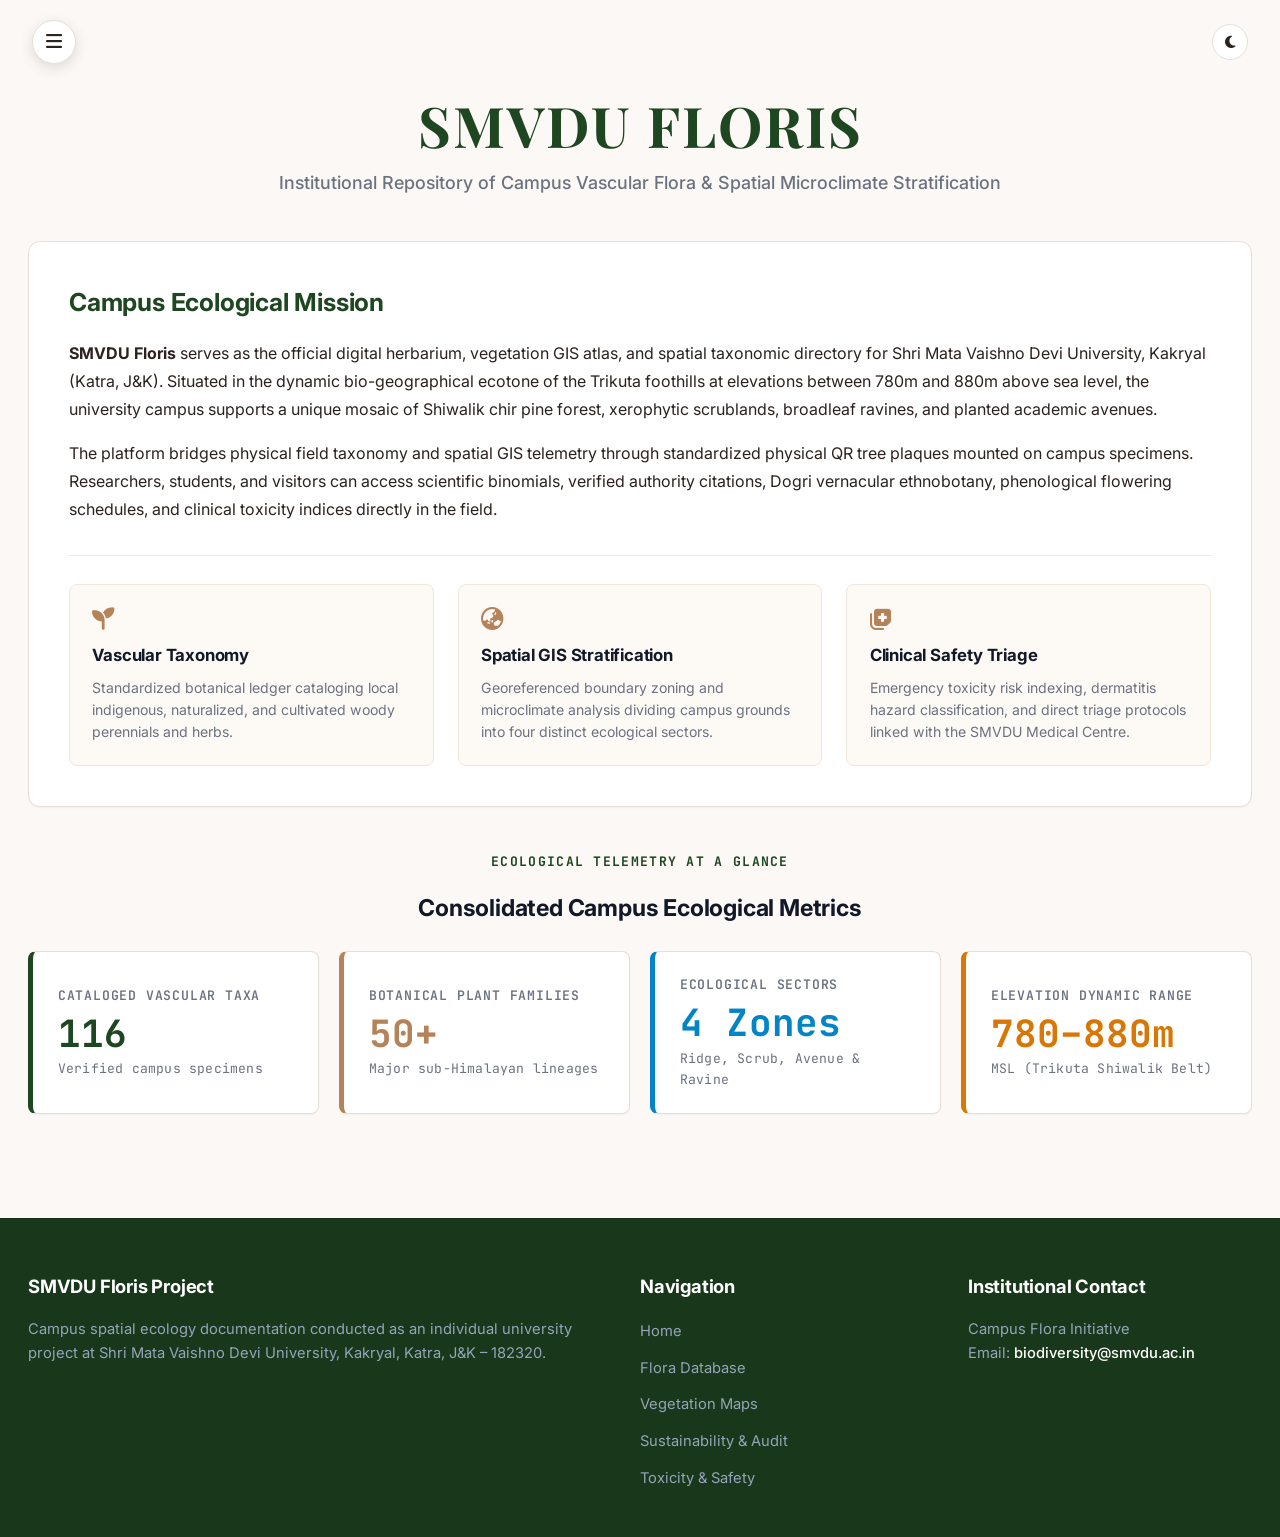
==== index.html @ c2311d4e "Initial commit: SMVDU Floris digital herbarium & GIS platform" ====
<!DOCTYPE html>
<html lang="en">
<head>
    <meta charset="UTF-8">
    <meta name="viewport" content="width=device-width, initial-scale=1.0">
    <title>SMVDU Floris — Digital Herbarium &amp; Spatial GIS Portal</title>
    
    <!-- Instant Theme Loader: Place this BEFORE your CSS links -->
    <script>
        (function() {
            var saved = localStorage.getItem('smvdu_floris_theme');
            var theme = saved || (window.matchMedia('(prefers-color-scheme: dark)').matches ? 'dark' : 'light');
            document.documentElement.setAttribute('data-theme', theme);
        })();
    </script>

    <meta name="description" content="Official digital herbarium, spatial GIS vegetation mapping, and vascular flora database of Shri Mata Vaishno Devi University, Kakryal, Katra.">
    <meta name="theme-color" content="#1e4620">
    <meta name="apple-mobile-web-app-capable" content="yes">
    <meta name="apple-mobile-web-app-status-bar-style" content="black-translucent">
    <link rel="manifest" href="manifest.json">

    <!-- Fonts & Icons -->
    <link rel="preconnect" href="https://fonts.googleapis.com">
    <link rel="preconnect" href="https://fonts.gstatic.com" crossorigin>
    <link href="https://fonts.googleapis.com/css2?family=Inter:wght@300;400;500;600;700&family=JetBrains+Mono:wght@400;500;600;700&family=Playfair+Display:ital,wght@0,600;0,700;1,400&display=swap" rel="stylesheet">
    <link rel="stylesheet" href="https://cdnjs.cloudflare.com/ajax/libs/font-awesome/6.4.0/css/all.min.css">

    <!-- Master CSS -->
    <link rel="stylesheet" href="css/style.css">
</head>
<body class="home-page">

    <!-- Retractable Header Interface -->
    <header class="home-header">
        <div class="home-nav-container">
            <!-- Retractable Nav Trigger Button -->
            <button type="button" id="btn-toggle-menu" class="retractable-menu-btn" aria-label="Toggle Navigation Menu" title="Menu">
                <i class="fa-solid fa-bars" id="menu-icon"></i>
            </button>

            <!-- Theme Toggle Button -->
            <button type="button" id="themeToggleBtn" class="theme-toggle-btn" aria-label="Toggle Light/Dark Mode" title="Toggle Light/Dark Mode">
                <i class="fa-solid fa-moon" id="themeIcon"></i>
            </button>
        </div>

        <!-- Retractable Drawer Panel -->
        <nav id="retractable-nav-drawer" class="retractable-nav-drawer" aria-hidden="true">
            <ul class="nav-links">
                <li><a href="index.html" class="active"><i class="fa-solid fa-house"></i> Home</a></li>
                <li><a href="database.html"><i class="fa-solid fa-book-bookmark"></i> Flora Database</a></li>
                <li><a href="maps.html"><i class="fa-solid fa-map-location-dot"></i> Vegetation Maps</a></li>
                <li><a href="research.html"><i class="fa-solid fa-seedling"></i> Sustainability &amp; Audit</a></li>
                <li><a href="safety.html"><i class="fa-solid fa-shield-halved"></i> Toxicity &amp; Safety</a></li>
            </ul>
        </nav>
    </header>

    <main class="nexus-wrapper home-main-wrapper">

        <!-- Centered Institutional Hero -->
        <section class="portal-identity-hero">
            <h1 class="portal-master-title">SMVDU FLORIS</h1>
            <p class="portal-lead-tagline">
                Institutional Repository of Campus Vascular Flora &amp; Spatial Microclimate Stratification
            </p>
        </section>

        <!-- Academic Narrative & Scope -->
        <section class="portal-scope-card">
            <div class="scope-text-block">
                <h2>Campus Ecological Mission</h2>
                <p>
                    <strong>SMVDU Floris</strong> serves as the official digital herbarium, vegetation GIS atlas, and spatial taxonomic directory for Shri Mata Vaishno Devi University, Kakryal (Katra, J&amp;K). Situated in the dynamic bio-geographical ecotone of the Trikuta foothills at elevations between 780m and 880m above sea level, the university campus supports a unique mosaic of Shiwalik chir pine forest, xerophytic scrublands, broadleaf ravines, and planted academic avenues.
                </p>
                <p>
                    The platform bridges physical field taxonomy and spatial GIS telemetry through standardized physical QR tree plaques mounted on campus specimens. Researchers, students, and visitors can access scientific binomials, verified authority citations, Dogri vernacular ethnobotany, phenological flowering schedules, and clinical toxicity indices directly in the field.
                </p>
            </div>

            <div class="scope-pillars-grid">
                <div class="scope-pillar-item">
                    <i class="fa-solid fa-seedling"></i>
                    <h4>Vascular Taxonomy</h4>
                    <p>Standardized botanical ledger cataloging local indigenous, naturalized, and cultivated woody perennials and herbs.</p>
                </div>
                <div class="scope-pillar-item">
                    <i class="fa-solid fa-earth-asia"></i>
                    <h4>Spatial GIS Stratification</h4>
                    <p>Georeferenced boundary zoning and microclimate analysis dividing campus grounds into four distinct ecological sectors.</p>
                </div>
                <div class="scope-pillar-item">
                    <i class="fa-solid fa-notes-medical"></i>
                    <h4>Clinical Safety Triage</h4>
                    <p>Emergency toxicity risk indexing, dermatitis hazard classification, and direct triage protocols linked with the SMVDU Medical Centre.</p>
                </div>
            </div>
        </section>

        <!-- Consolidated Data Deck (Consolidated metrics above footer) -->
        <section class="consolidated-data-deck">
            <div class="data-deck-header">
                <span class="eyebrow-tag">ECOLOGICAL TELEMETRY AT A GLANCE</span>
                <h3>Consolidated Campus Ecological Metrics</h3>
            </div>
            
            <div class="consolidated-stats-grid">
                <div class="stat-card">
                    <span class="stat-label">Cataloged Vascular Taxa</span>
                    <span class="stat-value" id="hero-stat-taxa">116</span>
                    <span class="density-meta">Verified campus specimens</span>
                </div>
                <div class="stat-card gold">
                    <span class="stat-label">Botanical Plant Families</span>
                    <span class="stat-value" id="hero-stat-families">50+</span>
                    <span class="density-meta">Major sub-Himalayan lineages</span>
                </div>
                <div class="stat-card cyan">
                    <span class="stat-label">Ecological Sectors</span>
                    <span class="stat-value">4 Zones</span>
                    <span class="density-meta">Ridge, Scrub, Avenue &amp; Ravine</span>
                </div>
                <div class="stat-card amber">
                    <span class="stat-label">Elevation Dynamic Range</span>
                    <span class="stat-value">780–880m</span>
                    <span class="density-meta">MSL (Trikuta Shiwalik Belt)</span>
                </div>
            </div>
        </section>

    </main>

    <footer>
        <div class="footer-content">
            <div class="footer-col">
                <h4>SMVDU Floris Project</h4>
                <p>Campus spatial ecology documentation conducted as an individual university project at Shri Mata Vaishno Devi University, Kakryal, Katra, J&amp;K – 182320.</p>
            </div>
            <div class="footer-col">
                <h4>Navigation</h4>
                <ul class="footer-links">
                    <li><a href="index.html">Home</a></li>
                    <li><a href="database.html">Flora Database</a></li>
                    <li><a href="maps.html">Vegetation Maps</a></li>
                    <li><a href="research.html">Sustainability &amp; Audit</a></li>
                    <li><a href="safety.html">Toxicity &amp; Safety</a></li>
                </ul>
            </div>
            <div class="footer-col">
                <h4>Institutional Contact</h4>
                <p>Campus Flora Initiative<br>Email: <span style="color: #ffffff; font-weight: 500;">biodiversity@smvdu.ac.in</span></p>
            </div>
        </div>
    </footer>

    <!-- Global Scripts -->
    <script src="js/data.js"></script>
    <script src="js/main.js"></script>
</body>
</html>
---- css/style.css ----
/* =========================================================
   SMVDU - BIO: MASTER CORE DESIGN SYSTEM (css/style.css)
   Classic Warm Herbarium Palette + Unified Modern Typography
   ========================================================= */

:root {
    /* Brand Palette */
    --primary: #1e4620;          /* Deep Forest Green */
    --primary-light: #2d6a4f;    /* Balanced Emerald */
    --primary-hover: #143216;
    --primary-muted: #dcfce7;    /* Light Pine Tint */
    --accent-gold: #b5835a;      /* Sub-Himalayan Earth Gold */
    --accent-amber: #d97706;     /* Amber Hazard */
    --accent-cyan: #0284c7;      /* Stream Riparian Blue */

    /* Canvas & Elevation */
    --bg-warm: #fbf8f5;          /* Warm Parchment (page canvas) */
    --bg-main: #fbf8f5;          /* Alias of --bg-warm, kept in sync */
    --bg-secondary: #fdfaf6;     /* Subtle panel fill: table headers, modal header, step cards */
    --bg-hover: #f4f1ec;         /* Hover fill for rows / interactive surfaces */
    --surface: #ffffff;          /* Pure White (cards) */
    --border-color: #e6dfd5;     /* Structural Border */
    --border-subtle: #f0e6da;    /* Row Divider */

    /* Text Tones */
    --text-dark: #2c221e;
    --text-muted: #6b7280;
    --text-heading: #111827;

    /* Semantic status & icon-tint tokens (used by inline styles & JS-rendered markup) */
    --icon-tint-gold: #fdf6ec;
    --icon-tint-red: #fef2f2;
    --icon-fg-red: #dc2626;
    --text-success: #15803d;

    /* Ecological sector accent tokens (research table, matches maps.js sector colors) */
    --sector-pine: #15803d;
    --sector-avenue: #a16207;
    --sector-scrub: #c2410c;
    --sector-ravine: #0e7490;

    /* Shadows */
    --shadow-sm: 0 1px 2px rgba(44, 34, 30, 0.04);
    --shadow-md: 0 4px 12px rgba(44, 34, 30, 0.06);
    --shadow-lg: 0 10px 15px -3px rgba(0, 0, 0, 0.12);
}

/* --- Dark Theme: complete override of every variable declared above --- */
[data-theme="dark"] {
    /* Brand Palette */
    --primary: #2d6a30;
    --primary-light: #3f8f45;
    --primary-hover: #38803b;
    --primary-muted: #14301a;
    --accent-gold: #c89b7b;
    --accent-amber: #f59e0b;
    --accent-cyan: #38bdf8;

    /* Canvas & Elevation */
    --bg-warm: #121812;
    --bg-main: #121812;
    --bg-secondary: #182618;
    --bg-hover: rgba(255, 255, 255, 0.05);
    --surface: #1a241a;
    --border-color: #273827;
    --border-subtle: #1f2e1f;

    /* Text Tones */
    --text-dark: #f0fdf4;
    --text-muted: #9ca3af;
    --text-heading: #f9fafb;

    /* Semantic status & icon-tint tokens */
    --icon-tint-gold: rgba(200, 155, 123, 0.15);
    --icon-tint-red: rgba(239, 68, 68, 0.15);
    --icon-fg-red: #f87171;
    --text-success: #4ade80;

    /* Ecological sector accent tokens (brightened for dark-canvas contrast) */
    --sector-pine: #4ade80;
    --sector-avenue: #eab308;
    --sector-scrub: #fb923c;
    --sector-ravine: #22d3ee;

    /* Shadows (need to be darker/stronger to read against a dark canvas) */
    --shadow-sm: 0 1px 2px rgba(0, 0, 0, 0.4);
    --shadow-md: 0 4px 12px rgba(0, 0, 0, 0.5);
    --shadow-lg: 0 10px 25px rgba(0, 0, 0, 0.5);
}

/* --- Base Resets & Proportional Layout --- */
* {
    margin: 0;
    padding: 0;
    box-sizing: border-box;
}

body {
    background-color: var(--bg-warm);
    color: var(--text-dark);
    font-family: 'Inter', system-ui, -apple-system, BlinkMacSystemFont, "Segoe UI", Roboto, sans-serif;
    font-size: 16.5px;
    line-height: 1.65;
    -webkit-font-smoothing: antialiased;
    min-height: 100vh;
    display: flex;
    flex-direction: column;
}

.nexus-wrapper {
    max-width: 1320px;
    width: 100%;
    margin: 0 auto;
    padding: 2.25rem 1.75rem 4.5rem 1.75rem;
    flex: 1;
}

/* --- Strict Font Separation --- */
/* Primary titles and top brand title strictly retain Playfair Display */
h1,
.hero-content h1,
.db-title h1,
.logo-title {
    font-family: 'Playfair Display', Georgia, serif;
    color: var(--text-heading);
    font-weight: 700;
}

/* All other headings adopt the unified Inter font family */
h2, h3, h4, h5, h6,
.qr-guide-header h2,
.qr-step-item h4,
.portal-feature-card h3,
.modal-header h3,
.table-title,
.footer-col h4,
.hazard-botanical-name,
.sidebar-header h3,
.audit-narrative-card h2,
.emergency-text h3 {
    font-family: 'Inter', system-ui, -apple-system, BlinkMacSystemFont, "Segoe UI", Roboto, sans-serif !important;
    color: var(--text-heading);
    font-weight: 700;
    letter-spacing: -0.2px;
}

.font-mono {
    font-family: 'JetBrains Mono', monospace;
}

/* --- Header & Gliding Navbar Indicator --- */
header {
    background: var(--surface);
    border-bottom: 1px solid var(--border-color);
    position: sticky;
    top: 0;
    z-index: 1000;
    box-shadow: 0 1px 4px rgba(0, 0, 0, 0.04);
}

.navbar {
    max-width: 1320px;
    margin: 0 auto;
    padding: 1rem 1.75rem;
    display: flex;
    justify-content: space-between;
    align-items: center;
    position: relative;
}

.logo {
    text-decoration: none;
    display: flex;
    flex-direction: column;
}

.logo-title {
    font-size: 1.55rem;
    font-weight: 700;
    color: var(--primary);
    letter-spacing: 0.5px;
}

.logo-subtitle {
    font-family: 'JetBrains Mono', monospace;
    font-size: 0.74rem;
    color: var(--accent-gold);
    text-transform: uppercase;
    letter-spacing: 1.2px;
    font-weight: 600;
}

.nav-links {
    list-style: none;
    display: flex;
    align-items: center;
    gap: 1.75rem;
    position: relative;
}

.nav-links li a {
    text-decoration: none;
    font-size: 0.98rem;
    font-weight: 500;
    color: var(--text-muted);
    padding: 0.45rem 0.65rem;
    border-radius: 4px;
    transition: color 0.2s ease;
    display: inline-block;
}

.nav-links li a:hover {
    color: var(--primary);
}

.nav-links li a.active {
    color: var(--primary);
    font-weight: 600;
}

/* Active Glider Track */
.nav-indicator {
    position: absolute;
    bottom: -4px;
    height: 3px;
    background: var(--accent-gold);
    border-radius: 2px;
    transition: all 0.3s cubic-bezier(0.25, 0.8, 0.25, 1);
    opacity: 0;
    pointer-events: none;
}

/* --- Shared Page Title Header Block --- */
.db-header {
    display: flex;
    justify-content: space-between;
    align-items: flex-end;
    flex-wrap: wrap;
    gap: 1.25rem;
    margin-bottom: 2.25rem;
    padding-bottom: 1.5rem;
    border-bottom: 1px solid var(--border-color);
}

.db-title h1 {
    font-size: 2.45rem;
    line-height: 1.15;
    letter-spacing: -0.5px;
}

.db-title h1 span {
    color: var(--accent-gold);
    font-style: italic;
    font-weight: 400;
}

.db-subtitle {
    display: flex;
    align-items: center;
    gap: 0.85rem;
    margin-top: 0.5rem;
}

.db-subtitle-line {
    display: inline-block;
    width: 38px;
    height: 2px;
    background: var(--accent-gold);
}

.db-subtitle p {
    font-family: 'JetBrains Mono', monospace;
    font-size: 0.84rem;
    text-transform: uppercase;
    letter-spacing: 0.8px;
    color: var(--text-muted);
}

.status-chip {
    display: inline-flex;
    align-items: center;
    gap: 0.55rem;
    background: var(--surface);
    border: 1px solid var(--border-color);
    padding: 0.45rem 0.95rem;
    border-radius: 20px;
    font-family: 'JetBrains Mono', monospace;
    font-size: 0.78rem;
    font-weight: 700;
    color: var(--primary);
    box-shadow: var(--shadow-sm);
}

.status-dot {
    width: 8px;
    height: 8px;
    background: #22c55e;
    border-radius: 50%;
    box-shadow: 0 0 6px #22c55e;
}

/* --- Shared Telemetry Stat Cards --- */
.density-stats-grid {
    display: grid;
    grid-template-columns: repeat(auto-fit, minmax(240px, 1fr));
    gap: 1.4rem;
    margin-bottom: 2.25rem;
}

.stat-card {
    background: var(--surface);
    border: 1px solid var(--border-color);
    border-radius: 8px;
    padding: 1.4rem 1.55rem;
    box-shadow: var(--shadow-sm);
    border-left: 5px solid var(--primary);
    display: flex;
    flex-direction: column;
    justify-content: center;
}

.stat-card.gold { border-left-color: var(--accent-gold); }
.stat-card.amber { border-left-color: var(--accent-amber); }
.stat-card.cyan { border-left-color: var(--accent-cyan); }

.stat-label {
    font-size: 0.82rem;
    color: var(--text-muted);
    font-family: 'JetBrains Mono', monospace;
    text-transform: uppercase;
    letter-spacing: 0.8px;
    font-weight: 600;
}

.stat-value {
    font-size: 2.35rem;
    font-weight: 700;
    color: var(--primary);
    font-family: 'JetBrains Mono', monospace;
    margin: 0.4rem 0 0.25rem 0;
    line-height: 1.1;
}

.stat-card.gold .stat-value { color: var(--accent-gold); }
.stat-card.amber .stat-value { color: var(--accent-amber); }
.stat-card.cyan .stat-value { color: var(--accent-cyan); }

.density-meta {
    font-size: 0.82rem;
    color: var(--text-muted);
    font-family: 'JetBrains Mono', monospace;
    letter-spacing: 0.2px;
}

/* --- Shared Buttons & Actions --- */
.btn-action {
    display: inline-flex;
    align-items: center;
    gap: 0.5rem;
    background: var(--primary);
    color: #ffffff;
    padding: 0.65rem 1.25rem;
    border-radius: 5px;
    font-family: 'JetBrains Mono', monospace;
    font-size: 0.88rem;
    font-weight: 600;
    text-decoration: none;
    border: 1px solid var(--primary);
    cursor: pointer;
    transition: all 0.2s ease;
}

.btn-action:hover {
    background: var(--primary-light);
    border-color: var(--primary-light);
    transform: translateY(-1px);
    box-shadow: var(--shadow-sm);
}

.btn-outline {
    background: transparent;
    color: var(--primary);
    border: 1px solid var(--primary);
}

.btn-outline:hover {
    background: var(--primary-muted);
    color: var(--primary);
}

.btn-danger {
    background: #ef4444;
    border-color: #ef4444;
    color: #ffffff;
}

.btn-danger:hover {
    background: #dc2626;
    border-color: #dc2626;
}

/* --- Shared Form Inputs --- */
input[type="text"],
input[type="number"],
input[type="file"],
select,
textarea {
    width: 100%;
    padding: 0.72rem 0.95rem;
    border: 1px solid var(--border-color);
    border-radius: 5px;
    background: var(--surface);
    font-family: 'Inter', sans-serif;
    font-size: 0.95rem;
    color: var(--text-dark);
    outline: none;
    transition: border-color 0.2s ease;
}

input:focus,
select:focus,
textarea:focus {
    border-color: var(--primary);
    box-shadow: 0 0 0 3px rgba(45, 106, 79, 0.14);
}

/* --- Standardized Tables --- */
.density-table-card {
    background: var(--surface);
    border: 1px solid var(--border-color);
    border-radius: 8px;
    box-shadow: var(--shadow-sm);
    overflow: hidden;
}

.table-header-bar {
    padding: 1.15rem 1.65rem;
    background: var(--bg-secondary);
    border-bottom: 1px solid var(--border-color);
}

.table-title {
    font-size: 0.94rem;
    font-weight: 700;
    color: var(--primary);
    text-transform: uppercase;
    letter-spacing: 0.6px;
    display: flex;
    align-items: center;
    gap: 0.6rem;
}

.table-scroll {
    overflow-x: auto;
    width: 100%;
}

table {
    width: 100%;
    border-collapse: collapse;
    font-size: 0.95rem;
    text-align: left;
}

thead {
    background-color: var(--bg-secondary);
    border-bottom: 1px solid var(--border-color);
}

th {
    padding: 1rem 1.35rem;
    font-family: 'JetBrains Mono', monospace;
    font-size: 0.8rem;
    text-transform: uppercase;
    letter-spacing: 0.8px;
    color: var(--text-muted);
    font-weight: 600;
}

td {
    padding: 1.1rem 1.35rem;
    border-bottom: 1px solid var(--border-subtle);
    color: var(--text-dark);
    vertical-align: middle;
}

tbody tr:last-child td {
    border-bottom: none;
}

tbody tr:hover {
    background-color: var(--bg-hover);
}

/* --- Hazard Status Chips --- */
.hazard-chip {
    display: inline-flex;
    align-items: center;
    gap: 0.4rem;
    padding: 0.3rem 0.7rem;
    border-radius: 4px;
    font-family: 'JetBrains Mono', monospace;
    font-size: 0.78rem;
    font-weight: 700;
    letter-spacing: 0.4px;
}

.hazard-safe {
    background: #dcfce7;
    color: #15803d;
    border: 1px solid #86efac;
}

.hazard-irritant {
    background: #fef9c3;
    color: #a16207;
    border: 1px solid #fde047;
}

.hazard-toxic {
    background: #fee2e2;
    color: #b91c1c;
    border: 1px solid #fca5a5;
}

[data-theme="dark"] .hazard-safe {
    background: rgba(34, 197, 94, 0.15);
    color: #4ade80;
    border-color: rgba(34, 197, 94, 0.4);
}

[data-theme="dark"] .hazard-irritant {
    background: rgba(234, 179, 8, 0.15);
    color: #facc15;
    border-color: rgba(234, 179, 8, 0.4);
}

[data-theme="dark"] .hazard-toxic {
    background: rgba(239, 68, 68, 0.15);
    color: #f87171;
    border-color: rgba(239, 68, 68, 0.4);
}

/* --- Index Hero Card & QR Access Section --- */
.hero-card {
    background: var(--surface);
    border: 1px solid var(--border-color);
    border-radius: 8px;
    padding: 3rem 2.5rem;
    box-shadow: var(--shadow-sm);
    display: flex;
    justify-content: space-between;
    align-items: center;
    flex-wrap: wrap;
    gap: 2.25rem;
}

.hero-content {
    max-width: 720px;
}

.eyebrow-tag {
    font-family: 'JetBrains Mono', monospace;
    font-size: 0.82rem;
    font-weight: 700;
    color: var(--primary);
    letter-spacing: 1.3px;
    display: inline-block;
    margin-bottom: 0.75rem;
}

.hero-content h1 {
    font-size: 2.85rem;
    line-height: 1.15;
    margin-bottom: 1.15rem;
}

.hero-content h1 span {
    color: var(--accent-gold);
    display: block;
    font-style: italic;
    font-weight: 400;
}

.hero-content p {
    font-size: 1.1rem;
    color: var(--text-muted);
    line-height: 1.7;
    margin-bottom: 1.75rem;
}

.hero-actions {
    display: flex;
    gap: 1rem;
    flex-wrap: wrap;
}

.hero-badge-box {
    display: flex;
    flex-direction: column;
    gap: 1rem;
    min-width: 240px;
}

.stat-callout {
    background: var(--surface);
    border: 1px solid var(--border-subtle);
    border-left: 4px solid var(--primary);
    padding: 1rem 1.25rem;
    border-radius: 4px;
}

.stat-callout.gold { border-left-color: var(--accent-gold); }
.stat-callout.cyan { border-left-color: var(--accent-cyan); }

.callout-num {
    display: block;
    font-family: 'JetBrains Mono', monospace;
    font-size: 1.95rem;
    font-weight: 700;
    color: var(--text-heading);
    line-height: 1;
}

.callout-desc {
    font-size: 0.8rem;
    color: var(--text-muted);
    font-family: 'JetBrains Mono', monospace;
    margin-top: 0.4rem;
    display: block;
}

/* QR Code Physical Access Guide Card */
.qr-guide-card {
    background: var(--surface);
    border: 1px solid var(--border-color);
    border-radius: 8px;
    padding: 2rem 2.25rem;
    box-shadow: var(--shadow-sm);
    margin-top: 2.25rem;
}

.qr-guide-header {
    display: flex;
    justify-content: space-between;
    align-items: center;
    flex-wrap: wrap;
    gap: 1.25rem;
    border-bottom: 1px solid var(--border-subtle);
    padding-bottom: 1.25rem;
    margin-bottom: 1.5rem;
}

.qr-guide-header h2 {
    font-size: 1.45rem;
    color: var(--primary);
    display: flex;
    align-items: center;
    gap: 0.6rem;
}

.qr-guide-header p {
    font-size: 0.92rem;
    color: var(--text-muted);
    margin-top: 0.25rem;
}

.qr-steps-grid {
    display: grid;
    grid-template-columns: repeat(auto-fit, minmax(250px, 1fr));
    gap: 1.65rem;
}

.qr-step-item {
    background: var(--bg-secondary);
    border: 1px solid var(--border-subtle);
    border-radius: 6px;
    padding: 1.4rem;
    position: relative;
}

.step-num {
    font-size: 1.5rem;
    font-weight: 700;
    color: var(--accent-gold);
    line-height: 1;
    margin-bottom: 0.45rem;
}

.qr-step-item h4 {
    font-size: 1.05rem;
    color: var(--text-heading);
    margin-bottom: 0.4rem;
}

.qr-step-item p {
    font-size: 0.88rem;
    color: var(--text-muted);
    line-height: 1.55;
}

/* Feature Grid */
.portal-grid {
    display: grid;
    grid-template-columns: repeat(auto-fit, minmax(280px, 1fr));
    gap: 1.4rem;
    margin-top: 2.25rem;
}

.portal-feature-card {
    background: var(--surface);
    border: 1px solid var(--border-color);
    border-radius: 8px;
    padding: 2rem 1.75rem;
    box-shadow: var(--shadow-sm);
    display: flex;
    flex-direction: column;
    transition: transform 0.2s ease, box-shadow 0.2s ease;
}

.portal-feature-card:hover {
    transform: translateY(-2px);
    box-shadow: var(--shadow-md);
}

.feature-icon {
    width: 48px;
    height: 48px;
    background: var(--bg-secondary);
    color: var(--primary);
    border-radius: 6px;
    display: flex;
    align-items: center;
    justify-content: center;
    font-size: 1.35rem;
    margin-bottom: 1.25rem;
}

.portal-feature-card h3 {
    font-size: 1.28rem;
    margin-bottom: 0.6rem;
}

.portal-feature-card p {
    font-size: 0.94rem;
    color: var(--text-muted);
    line-height: 1.6;
    flex: 1;
    margin-bottom: 1.4rem;
}

.feature-link {
    font-family: 'JetBrains Mono', monospace;
    font-size: 0.86rem;
    font-weight: 600;
    color: var(--primary);
    text-decoration: none;
}

.feature-link:hover {
    text-decoration: underline;
}

/* --- Shared Modals --- */
.modal-backdrop {
    position: fixed;
    top: 0;
    left: 0;
    width: 100vw;
    height: 100vh;
    background: rgba(17, 24, 39, 0.65);
    backdrop-filter: blur(4px);
    display: flex;
    align-items: center;
    justify-content: center;
    z-index: 2000;
    padding: 1.5rem;
}

.modal-dialog {
    background: var(--surface);
    border-radius: 8px;
    max-width: 680px;
    width: 100%;
    max-height: 90vh;
    overflow-y: auto;
    box-shadow: var(--shadow-lg);
    border: 1px solid var(--border-color);
}

.modal-header {
    padding: 1.25rem 1.65rem;
    background: var(--bg-secondary);
    border-bottom: 1px solid var(--border-subtle);
    display: flex;
    justify-content: space-between;
    align-items: center;
}

.modal-header h3 {
    font-size: 1.28rem;
    color: var(--primary);
    display: flex;
    align-items: center;
    gap: 0.6rem;
}

.modal-close {
    background: transparent;
    border: none;
    font-size: 1.65rem;
    color: var(--text-muted);
    cursor: pointer;
    line-height: 1;
}

.modal-close:hover {
    color: #ef4444;
}

/* --- Shared Footer --- */
footer {
    background: #19381b;
    color: #e2e8f0;
    border-top: 1px solid #142e16;
    padding: 3.25rem 1.75rem 2.25rem 1.75rem;
    margin-top: auto;
}

.footer-content {
    max-width: 1320px;
    margin: 0 auto;
    display: grid;
    grid-template-columns: 2fr 1fr 1fr;
    gap: 2.75rem;
}

.footer-col h4 {
    font-size: 1.15rem;
    color: #ffffff;
    margin-bottom: 0.95rem;
}

.footer-col p {
    font-size: 0.92rem;
    color: #94a3b8;
    line-height: 1.65;
}

.footer-links {
    list-style: none;
}

.footer-links li {
    margin-bottom: 0.6rem;
}

.footer-links a {
    color: #94a3b8;
    text-decoration: none;
    font-size: 0.92rem;
    transition: color 0.2s ease;
}

.footer-links a:hover {
    color: #ffffff;
}

/* --- Responsive Adjustments --- */
@media (max-width: 768px) {
    body {
        font-size: 15.5px;
    }

    .navbar {
        flex-direction: column;
        gap: 0.9rem;
        align-items: flex-start;
    }

    .nav-links {
        width: 100%;
        overflow-x: auto;
        padding-bottom: 0.35rem;
        gap: 0.85rem;
    }

    .hero-card {
        padding: 2rem 1.5rem;
    }

    .hero-content h1 {
        font-size: 2.25rem;
    }

    .footer-content {
        grid-template-columns: 1fr;
        gap: 2rem;
    }
}

@view-transition {
  navigation: auto;
}

/* =========================================================
   SMVDU Floris: Enhanced Research Table Styles
   ========================================================= */

.density-table-card {
    background: var(--surface);
    border: 1px solid var(--border-color);
    border-radius: 10px;
    overflow: hidden;
    box-shadow: var(--shadow-sm);
}

.table-header-bar {
    padding: 1rem 1.25rem;
    background: var(--bg-secondary);
    border-bottom: 1px solid var(--border-color);
}

.table-title {
    font-family: 'Playfair Display', serif;
    font-size: 1.15rem;
    font-weight: 700;
    color: var(--primary);
    display: flex;
    align-items: center;
    gap: 0.5rem;
}

.table-scroll {
    overflow-x: auto;
}

.table-scroll table {
    width: 100%;
    border-collapse: collapse;
    text-align: left;
    font-size: 0.86rem;
}

.table-scroll th {
    font-family: 'JetBrains Mono', monospace;
    font-size: 0.72rem;
    text-transform: uppercase;
    letter-spacing: 0.5px;
    color: var(--text-muted);
    background: var(--bg-secondary);
    padding: 0.75rem 1.15rem;
    border-bottom: 1px solid var(--border-color);
    font-weight: 700;
}

.table-scroll td {
    padding: 0.9rem 1.15rem;
    border-bottom: 1px solid var(--border-subtle);
    color: var(--text-dark);
    vertical-align: middle;
}

.table-scroll tr {
    transition: background-color 0.15s ease;
}

.table-scroll tr:hover td {
    background: var(--bg-hover);
}

.table-scroll tr:last-child td {
    border-bottom: none;
}

/* Micro-badges for species count */
.specimen-count-badge {
    display: inline-flex;
    align-items: center;
    justify-content: center;
    background: var(--bg-secondary);
    color: var(--primary);
    border: 1px solid var(--border-subtle);
    padding: 0.2rem 0.65rem;
    border-radius: 12px;
    font-family: 'JetBrains Mono', monospace;
    font-size: 0.78rem;
    font-weight: 700;
}
/* =========================================================
   SMVDU Floris: Mobile Responsiveness & Touch Optimization
   ========================================================= */

@media (max-width: 768px) {
    /* Navbar collapse / touch layout */
    .navbar {
        flex-direction: column;
        align-items: flex-start;
        gap: 0.75rem;
        padding: 0.75rem 1rem;
    }

    .nav-links {
        width: 100%;
        overflow-x: auto;
        padding-bottom: 0.25rem;
        gap: 0.5rem;
        -webkit-overflow-scrolling: touch;
    }

    .nav-links li a {
        padding: 0.4rem 0.65rem;
        font-size: 0.78rem;
        white-space: nowrap;
    }

    .nav-indicator {
        display: none; /* Hide gliding indicator on mobile touch screens to prevent visual bugs */
    }

    /* Main layout container padding */
    .nexus-wrapper {
        padding: 1rem 0.75rem;
    }

    /* Hero section stack */
    .hero-card {
        grid-template-columns: 1fr;
        padding: 1.5rem 1.25rem;
        gap: 1.5rem;
    }

    .hero-content h1 {
        font-size: 1.85rem;
    }

    .hero-actions {
        flex-direction: column;
        align-items: stretch;
    }

    .hero-actions .btn-action {
        width: 100%;
        justify-content: center;
    }

    /* Grids stack */
    .portal-grid,
    .qr-steps-grid {
        grid-template-columns: 1fr;
        gap: 1rem;
    }

    .qr-guide-card {
        padding: 1.5rem 1.25rem;
    }

    /* Tables scrollable on mobile */
    .table-scroll {
        overflow-x: auto;
        -webkit-overflow-scrolling: touch;
    }

    .table-scroll table {
        min-width: 600px; /* Forces horizontal scroll rather than text crushing */
    }
}
/* =========================================================
   SMVDU Floris: Global Mobile Scaling & Compact Viewports
   ========================================================= */

@media (max-width: 768px) {
    /* Reduce global wrapper spacing */
    .nexus-wrapper {
        padding: 1rem 0.75rem;
    }

    /* Compress Hero & Header components */
    .hero-card {
        padding: 1.25rem 1rem;
        gap: 1.25rem;
    }

    .hero-content h1 {
        font-size: 1.65rem;
        line-height: 1.2;
    }

    .hero-content p {
        font-size: 0.9rem;
        margin-bottom: 1.25rem;
    }

    /* Shrink stat callouts for mobile */
    .hero-badge-box {
        display: grid;
        grid-template-columns: repeat(3, 1fr);
        gap: 0.5rem;
        min-width: 0;
    }

    .stat-callout {
        padding: 0.65rem 0.5rem;
        text-align: center;
    }

    .callout-num {
        font-size: 1.25rem;
    }

    .callout-desc {
        font-size: 0.6rem;
    }

    /* Compact Database and General Headers */
    .db-header {
        flex-direction: column;
        align-items: flex-start;
        gap: 0.75rem;
        margin-bottom: 1rem;
    }

    .db-title h1 {
        font-size: 1.4rem;
    }

    /* Density / Stats Grid on Maps & Research */
    .density-stats-grid {
        grid-template-columns: repeat(2, 1fr);
        gap: 0.75rem;
        margin-bottom: 1rem;
    }

    .stat-card {
        padding: 0.85rem;
    }

    .stat-value {
        font-size: 1.25rem;
    }
}
/* =========================================================
   SMVDU Floris: THEME CONFIGURATION & ANIMATED TOGGLE BUTTON
   (variables live in the single :root / [data-theme="dark"]
   block near the top of this file)
   ========================================================= */

body {
    transition: background-color 0.3s ease, color 0.3s ease;
}

/* --- Circular Theme Toggle Button --- */
.theme-toggle-btn {
    background: var(--surface);
    border: 1px solid var(--border-color);
    color: var(--text-dark);
    width: 36px;
    height: 36px;
    border-radius: 50%;
    display: inline-flex;
    align-items: center;
    justify-content: center;
    cursor: pointer;
    transition: all 0.25s ease;
    outline: none !important;
    box-shadow: none !important;
    padding: 0;
    margin: 0;
    flex-shrink: 0;
}

.theme-toggle-btn:hover {
    background: var(--primary);
    color: #ffffff;
    border-color: var(--primary);
    transform: scale(1.08);
    box-shadow: none !important;
}

.theme-toggle-btn:focus, 
.theme-toggle-btn:active {
    outline: none !important;
    box-shadow: none !important;
}

.theme-toggle-btn i {
    font-size: 0.88rem;
    transition: transform 0.4s cubic-bezier(0.34, 1.56, 0.64, 1), opacity 0.25s ease;
}

.theme-toggle-btn.animating i {
    transform: rotate(180deg) scale(0.7);
    opacity: 0;
}
/* =========================================================
   HOME PAGE: MINIMALIST REDESIGN & RETRACTABLE MENU
   ========================================================= */

/* --- Retractable Header & Button --- */
.home-header {
    background: transparent !important;
    border-bottom: none !important;
    box-shadow: none !important;
    position: relative;
    padding: 1.25rem 2rem 0 2rem;
    max-width: 1320px;
    margin: 0 auto;
    width: 100%;
}

.home-nav-container {
    display: flex;
    justify-content: space-between;
    align-items: center;
    position: relative;
    z-index: 1100;
}

/* Retractable button with theme-aware shadows */
.retractable-menu-btn {
    width: 44px;
    height: 44px;
    border-radius: 50%;
    background: var(--surface);
    border: 1px solid var(--border-color);
    color: var(--text-dark);
    display: inline-flex;
    align-items: center;
    justify-content: center;
    font-size: 1.15rem;
    cursor: pointer;
    box-shadow: 0 4px 14px rgba(0, 0, 0, 0.12); /* Slight dark shadow in light mode */
    transition: all 0.25s ease;
    outline: none;
}

[data-theme="dark"] .retractable-menu-btn {
    box-shadow: 0 4px 16px rgba(255, 255, 255, 0.08); /* Slight light glow in dark mode */
}

.retractable-menu-btn:hover {
    transform: scale(1.05);
    background: var(--primary);
    color: #ffffff;
    border-color: var(--primary);
}

/* --- Retractable Nav Drawer --- */
.retractable-nav-drawer {
    position: absolute;
    top: 4.5rem;
    left: 2rem;
    background: var(--surface);
    border: 1px solid var(--border-color);
    border-radius: 12px;
    box-shadow: var(--shadow-lg);
    padding: 0.75rem;
    min-width: 250px;
    z-index: 1050;
    opacity: 0;
    transform: translateY(-10px);
    pointer-events: none;
    transition: all 0.25s cubic-bezier(0.16, 1, 0.3, 1);
}

.retractable-nav-drawer.open {
    opacity: 1;
    transform: translateY(0);
    pointer-events: all;
}

.retractable-nav-drawer .nav-links {
    display: flex;
    flex-direction: column;
    gap: 0.35rem;
    align-items: stretch;
}

.retractable-nav-drawer .nav-links li a {
    display: flex;
    align-items: center;
    gap: 0.75rem;
    padding: 0.65rem 1rem;
    border-radius: 8px;
    color: var(--text-dark);
    font-size: 0.92rem;
    transition: background 0.15s ease, color 0.15s ease;
}

.retractable-nav-drawer .nav-links li a:hover,
.retractable-nav-drawer .nav-links li a.active {
    background: var(--bg-hover);
    color: var(--primary);
}

[data-theme="dark"] .retractable-nav-drawer .nav-links li a:hover,
[data-theme="dark"] .retractable-nav-drawer .nav-links li a.active {
    color: #4ade80;
}

/* --- Top Center Institutional Identity --- */
.home-main-wrapper {
    display: flex;
    flex-direction: column;
    align-items: center;
    padding-top: 1.5rem;
}

.portal-identity-hero {
    text-align: center;
    max-width: 820px;
    margin-bottom: 2.75rem;
}

.portal-master-title {
    font-size: 3.5rem;
    letter-spacing: 2px;
    line-height: 1.1;
    margin: 0.4rem 0 0.8rem 0;
    color: var(--primary);
}

[data-theme="dark"] .portal-master-title {
    color: #4ade80;
}

.portal-lead-tagline {
    font-size: 1.12rem;
    color: var(--text-muted);
    font-weight: 500;
    line-height: 1.6;
    margin: 0;
}

/* --- Scope Narrative Card --- */
.portal-scope-card {
    background: var(--surface);
    border: 1px solid var(--border-color);
    border-radius: 12px;
    padding: 2.5rem;
    box-shadow: var(--shadow-sm);
    width: 100%;
    margin-bottom: 2.5rem;
}

.scope-text-block h2 {
    font-size: 1.55rem;
    color: var(--primary);
    margin-bottom: 1rem;
}

[data-theme="dark"] .scope-text-block h2 {
    color: #f0fdf4;
}

.scope-text-block p {
    font-size: 1rem;
    color: var(--text-dark);
    line-height: 1.75;
    margin-bottom: 1rem;
}

.scope-text-block p:last-child {
    margin-bottom: 2rem;
}

.scope-pillars-grid {
    display: grid;
    grid-template-columns: repeat(3, 1fr);
    gap: 1.5rem;
    padding-top: 1.75rem;
    border-top: 1px solid var(--border-subtle);
}

.scope-pillar-item {
    background: var(--bg-secondary);
    border: 1px solid var(--border-subtle);
    border-radius: 8px;
    padding: 1.4rem;
}

.scope-pillar-item i {
    font-size: 1.4rem;
    color: var(--accent-gold);
    margin-bottom: 0.75rem;
    display: inline-block;
}

.scope-pillar-item h4 {
    font-size: 1.05rem;
    margin-bottom: 0.45rem;
    color: var(--text-heading);
}

.scope-pillar-item p {
    font-size: 0.88rem;
    color: var(--text-muted);
    line-height: 1.55;
    margin: 0;
}

/* --- Consolidated Data Deck --- */
.consolidated-data-deck {
    width: 100%;
    margin-bottom: 2rem;
}

.data-deck-header {
    text-align: center;
    margin-bottom: 1.5rem;
}

.data-deck-header h3 {
    font-size: 1.45rem;
    color: var(--text-heading);
    margin-top: 0.25rem;
}

.consolidated-stats-grid {
    display: grid;
    grid-template-columns: repeat(4, 1fr);
    gap: 1.25rem;
}

/* --- Mobile Responsiveness for Home Redesign --- */
@media (max-width: 900px) {
    .scope-pillars-grid {
        grid-template-columns: 1fr;
    }
    .consolidated-stats-grid {
        grid-template-columns: repeat(2, 1fr);
    }
}

@media (max-width: 600px) {
    .home-header {
        padding: 1rem 1rem 0 1rem;
    }
    .portal-master-title {
        font-size: 2.35rem;
    }
    .portal-scope-card {
        padding: 1.5rem 1.25rem;
    }
    .consolidated-stats-grid {
        grid-template-columns: 1fr;
    }
    .retractable-nav-drawer {
        left: 1rem;
        right: 1rem;
        width: auto;
    }
}

/* =========================================================
   MINIMAL PAGE & WINDOW TRANSITIONS
   ========================================================= */

/* Page enters */
body {
    opacity: 1;
    transform: translateY(0);
    transition:
        opacity 180ms ease,
        transform 180ms ease;
}

/* Page leaving */
body.page-exit {
    opacity: 0;
    transform: translateY(6px);
}

/* Initial page/window opening */
body.page-enter {
    animation: pageWindowOpen 260ms ease-out both;
}

@keyframes pageWindowOpen {
    from {
        opacity: 0;
        transform: translateY(8px);
    }

    to {
        opacity: 1;
        transform: translateY(0);
    }
}

/* Accessibility */
@media (prefers-reduced-motion: reduce) {
    body {
        transition: none;
    }

    body.page-enter {
        animation: none;
    }

    body.page-exit {
        opacity: 0;
        transform: none;
    }
}
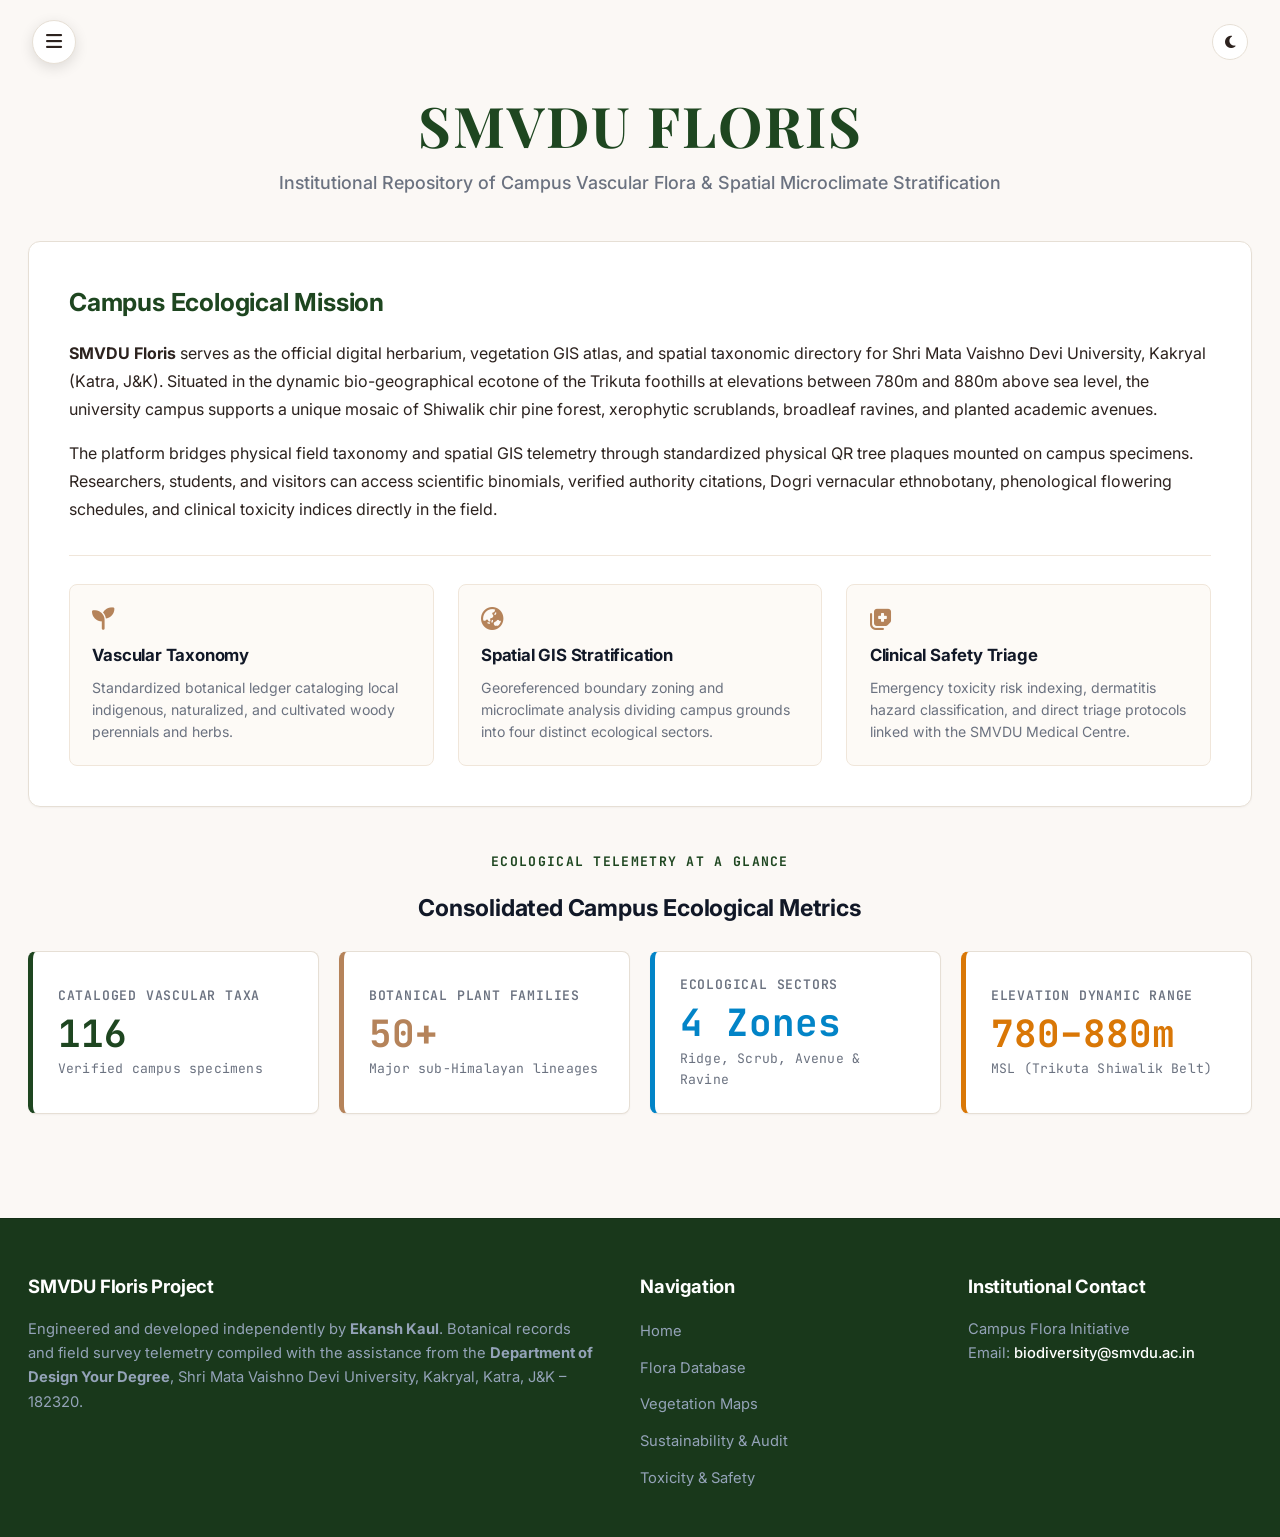
==== commit c2930c38: "Update footer description with project details" ====
--- a/index.html
+++ b/index.html
@@ -135,7 +135,7 @@
         <div class="footer-content">
             <div class="footer-col">
                 <h4>SMVDU Floris Project</h4>
-                <p>Campus spatial ecology documentation conducted as an individual university project at Shri Mata Vaishno Devi University, Kakryal, Katra, J&amp;K – 182320.</p>
+                <p> Engineered and developed independently by <strong>Ekansh Kaul</strong>. Botanical records and field survey telemetry compiled with the assistance from the <strong>Department of Design Your Degree</strong>, Shri Mata Vaishno Devi University, Kakryal, Katra, J&amp;K – 182320.</p>
             </div>
             <div class="footer-col">
                 <h4>Navigation</h4>
@@ -158,4 +158,4 @@
     <script src="js/data.js"></script>
     <script src="js/main.js"></script>
 </body>
-</html>+</html>
